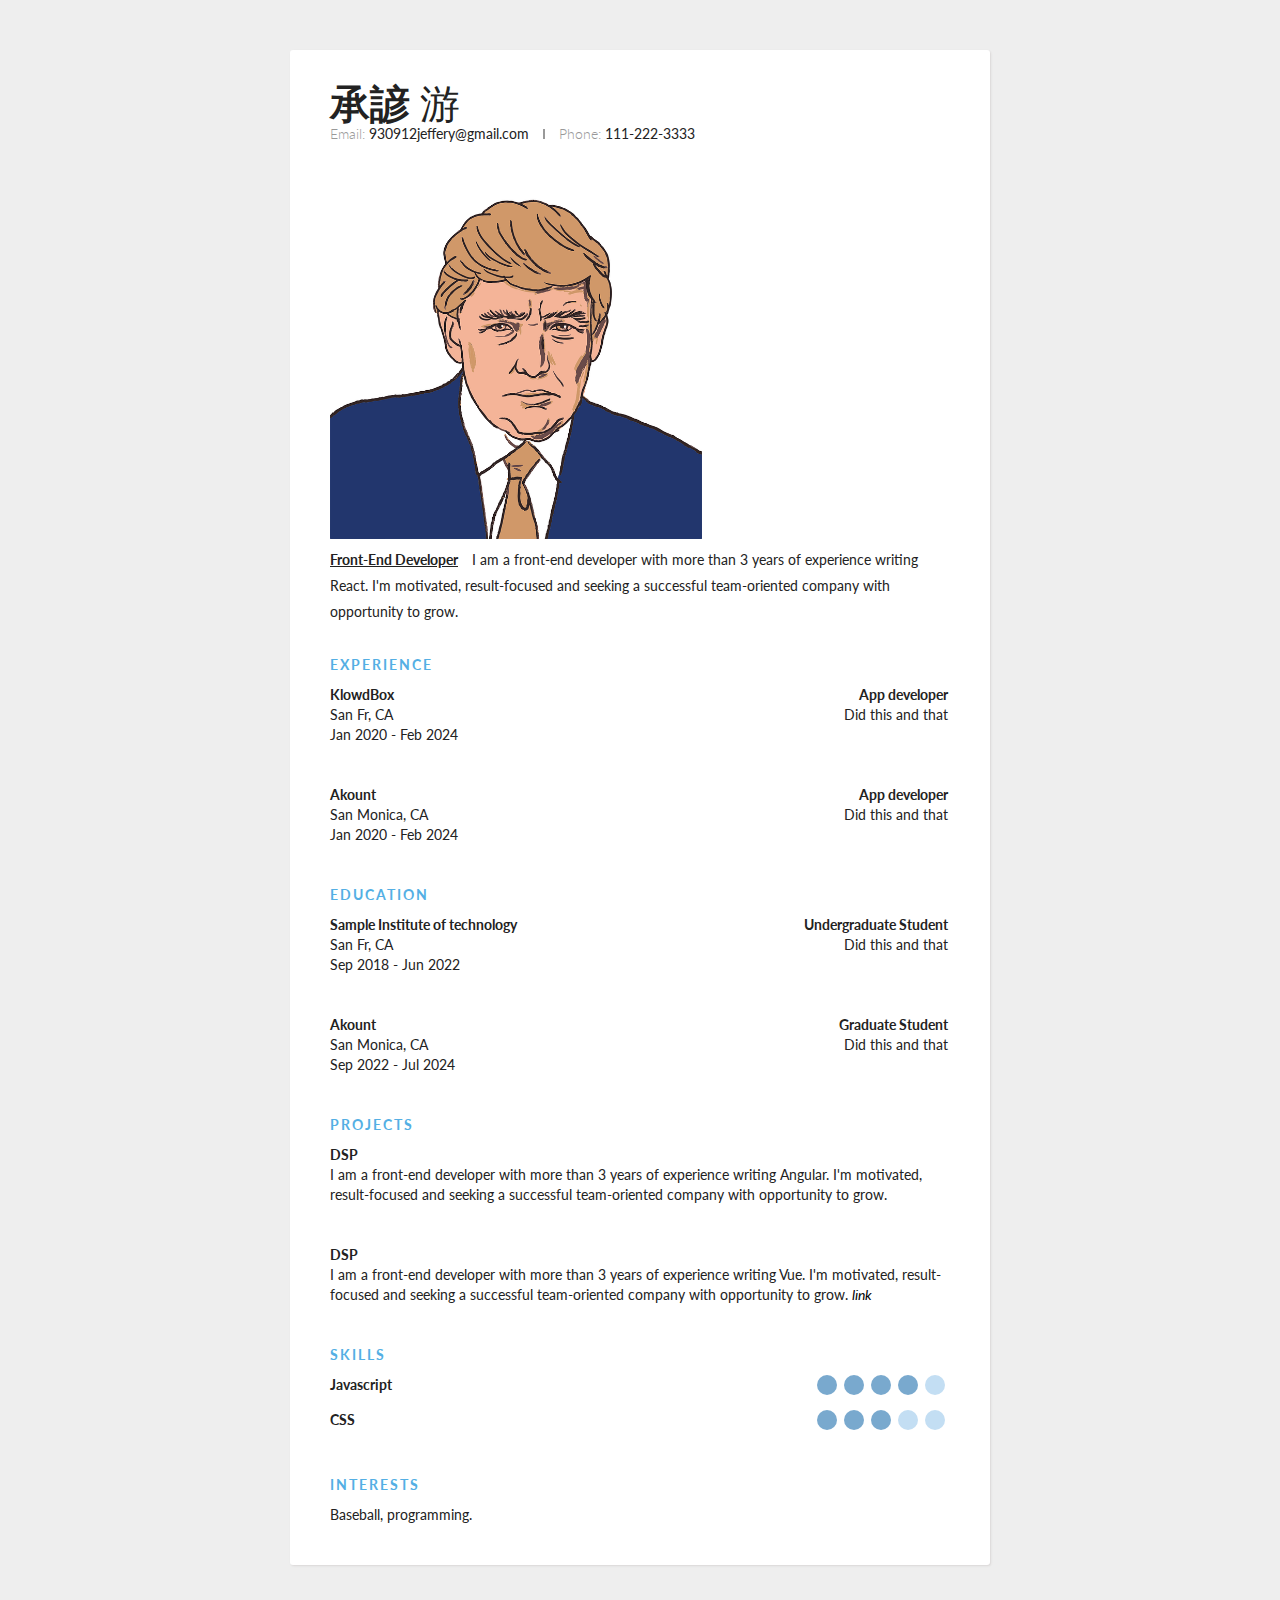
==== 01257012_resume.html @ 2c6e4569 "00" ====
<!DOCTYPE html>
<html>
<!-- 
    References: 
    https://codepen.io/knaman2609/pen/Zbyjvv
    https://pixabay.com/illustrations/donald-trump-america-president-5103361/ 
-->

<head>
    <meta charset="utf-8">
    <title>Resume</title>
    <style>
        * {
            margin: 0;
            padding: 0;
            box-sizing: border-box;
        }

        html {
            height: 100%;
        }

        body {
            min-height: 100%;
            background: #eee;
            font-family: 'Lato', sans-serif;
            font-weight: 400;
            color: #222;
            font-size: 14px;
            line-height: 26px;
            padding-bottom: 50px;
        }

        .container {
            max-width: 700px;
            background: #fff;
            margin: 0px auto 0px;
            box-shadow: 1px 1px 2px #DAD7D7;
            border-radius: 3px;
            padding: 40px;
            margin-top: 50px;
        }

        .header {
            margin-bottom: 30px;
        }

        .full-name {
            font-size: 40px;
            text-transform: uppercase;
            margin-bottom: 5px;
        }

        .first-name {
            font-weight: 700;
        }

        .last-name {
            font-weight: 300;
        }

        .contact-info {
            margin-bottom: 20px;
        }

        .email,
        .phone {
            color: #999;
            font-weight: 300;
        }

        .separator {
            height: 10px;
            display: inline-block;
            border-left: 2px solid #999;
            margin: 0px 10px;
        }

        .position {
            font-weight: bold;
            display: inline-block;
            margin-right: 10px;
            text-decoration: underline;
        }

        .details {
            line-height: 20px;
        }

        .section {
            margin-bottom: 40px;
        }

        .section:last-of-type {
            margin-bottom: 0px;
        }

        .section__title {
            letter-spacing: 2px;
            color: #54AFE4;
            font-weight: bold;
            margin-bottom: 10px;
            text-transform: uppercase;
        }

        .section__list-item {
            margin-bottom: 40px;
        }

        .section__list-item:last-of-type {
            margin-bottom: 0;
        }

        .left,
        .right {
            vertical-align: top;
            display: inline-block;
        }

        .left {
            width: 60%;
        }

        .right {
            text-align: right;
            width: 39%;
        }

        .name {
            font-weight: bold;
        }

        a {
            text-decoration: none;
            color: #000;
            font-style: italic;
        }

        a:hover {
            text-decoration: underline;
            color: #000;
        }

        .skills__item {
            margin-bottom: 10px;
        }

        input {
            display: none;
        }

        label {
            display: inline-block;
            width: 20px;
            height: 20px;
            background: #C3DEF3;
            border-radius: 20px;
            margin-right: 3px;
        }

        input:checked+label {
            background: #79A9CE;
        }
    </style>
</head>

<body>
    <link href='https://fonts.googleapis.com/css?family=Lato:400,300,700' rel='stylesheet' type='text/css'>

    <div class="container">
        <div class="header">
            <div class="full-name">
                <span class="first-name">承諺</span>
                <span class="last-name">游</span>
            </div>
            <div class="contact-info">
                <span class="email">Email: </span>
                <span class="email-val">930912jeffery@gmail.com</span>
                <span class="separator"></span>
                <span class="phone">Phone: </span>
                <span class="phone-val">111-222-3333</span>
            </div>

            <div>
                <img src="donald-5103361_960_720.png" width="60%">
            </div>

            <div class="about">
                <span class="position">Front-End Developer </span>
                <span class="desc">
                    I am a front-end developer with more than 3 years of experience writing React. I'm
                    motivated, result-focused and seeking a successful team-oriented company with opportunity to grow.
                </span>
            </div>
        </div>
        <div class="details">
            <div class="section">
                <div class="section__title">Experience</div>
                <div class="section__list">
                    <div class="section__list-item">
                        <div class="left">
                            <div class="name">KlowdBox</div>
                            <div class="addr">San Fr, CA</div>
                            <div class="duration">Jan 2020 - Feb 2024</div>
                        </div>
                        <div class="right">
                            <div class="name">App developer</div>
                            <div class="desc">Did this and that</div>
                        </div>
                    </div>
                    <div class="section__list-item">
                        <div class="left">
                            <div class="name">Akount</div>
                            <div class="addr">San Monica, CA</div>
                            <div class="duration">Jan 2020 - Feb 2024</div>
                        </div>
                        <div class="right">
                            <div class="name">App developer</div>
                            <div class="desc">Did this and that</div>
                        </div>
                    </div>

                </div>
            </div>
            <div class="section">
                <div class="section__title">Education</div>
                <div class="section__list">
                    <div class="section__list-item">
                        <div class="left">
                            <div class="name">Sample Institute of technology</div>
                            <div class="addr">San Fr, CA</div>
                            <div class="duration">Sep 2018 - Jun 2022</div>
                        </div>
                        <div class="right">
                            <div class="name">Undergraduate Student</div>
                            <div class="desc">Did this and that</div>
                        </div>
                    </div>
                    <div class="section__list-item">
                        <div class="left">
                            <div class="name">Akount</div>
                            <div class="addr">San Monica, CA</div>
                            <div class="duration">Sep 2022 - Jul 2024</div>
                        </div>
                        <div class="right">
                            <div class="name">Graduate Student</div>
                            <div class="desc">Did this and that</div>
                        </div>
                    </div>

                </div>

            </div>
            <div class="section">
                <div class="section__title">Projects</div>
                <div class="section__list">
                    <div class="section__list-item">
                        <div class="name">DSP</div>
                        <div class="text">I am a front-end developer with more than 3 years of experience writing Angular. I'm motivated, result-focused and seeking a successful team-oriented company
                            with opportunity to grow.</div>
                    </div>

                    <div class="section__list-item">
                        <div class="name">DSP</div>
                        <div class="text">I am a front-end developer with more than 3 years of experience writing Vue. I'm motivated, result-focused and seeking a successful team-oriented company
                            with opportunity to grow. <a href="/login">link</a>
                        </div>
                    </div>
                </div>
            </div>
            <div class="section">
                <div class="section__title">Skills</div>
                <div class="skills">
                    <div class="skills__item">
                        <div class="left">
                            <div class="name">
                                Javascript
                            </div>
                        </div>
                        <div class="right">
                            <input id="ck1" type="checkbox" checked />

                            <label for="ck1"></label>
                            <input id="ck2" type="checkbox" checked />

                            <label for="ck2"></label>
                            <input id="ck3" type="checkbox" checked />

                            <label for="ck3"></label>
                            <input id="ck4" type="checkbox" checked />
                            <label for="ck4"></label>
                            <input id="ck5" type="checkbox" />
                            <label for="ck5"></label>

                        </div>
                    </div>

                </div>
                <div class="skills__item">
                    <div class="left">
                        <div class="name">
                            CSS</div>
                    </div>
                    <div class="right">
                        <input id="ck1" type="checkbox" checked />

                        <label for="ck1"></label>
                        <input id="ck2" type="checkbox" checked />

                        <label for="ck2"></label>
                        <input id="ck3" type="checkbox" checked />

                        <label for="ck3"></label>
                        <input id="ck4" type="checkbox" />
                        <label for="ck4"></label>
                        <input id="ck5" type="checkbox" />
                        <label for="ck5"></label>

                    </div>
                </div>

            </div>
            <div class="section">
                <div class="section__title">
                    Interests
                </div>
                <div class="section__list">
                    <div class="section__list-item">
                        Baseball, programming.
                    </div>
                </div>
            </div>
        </div>
    </div>
    </div>
</body>

</html>
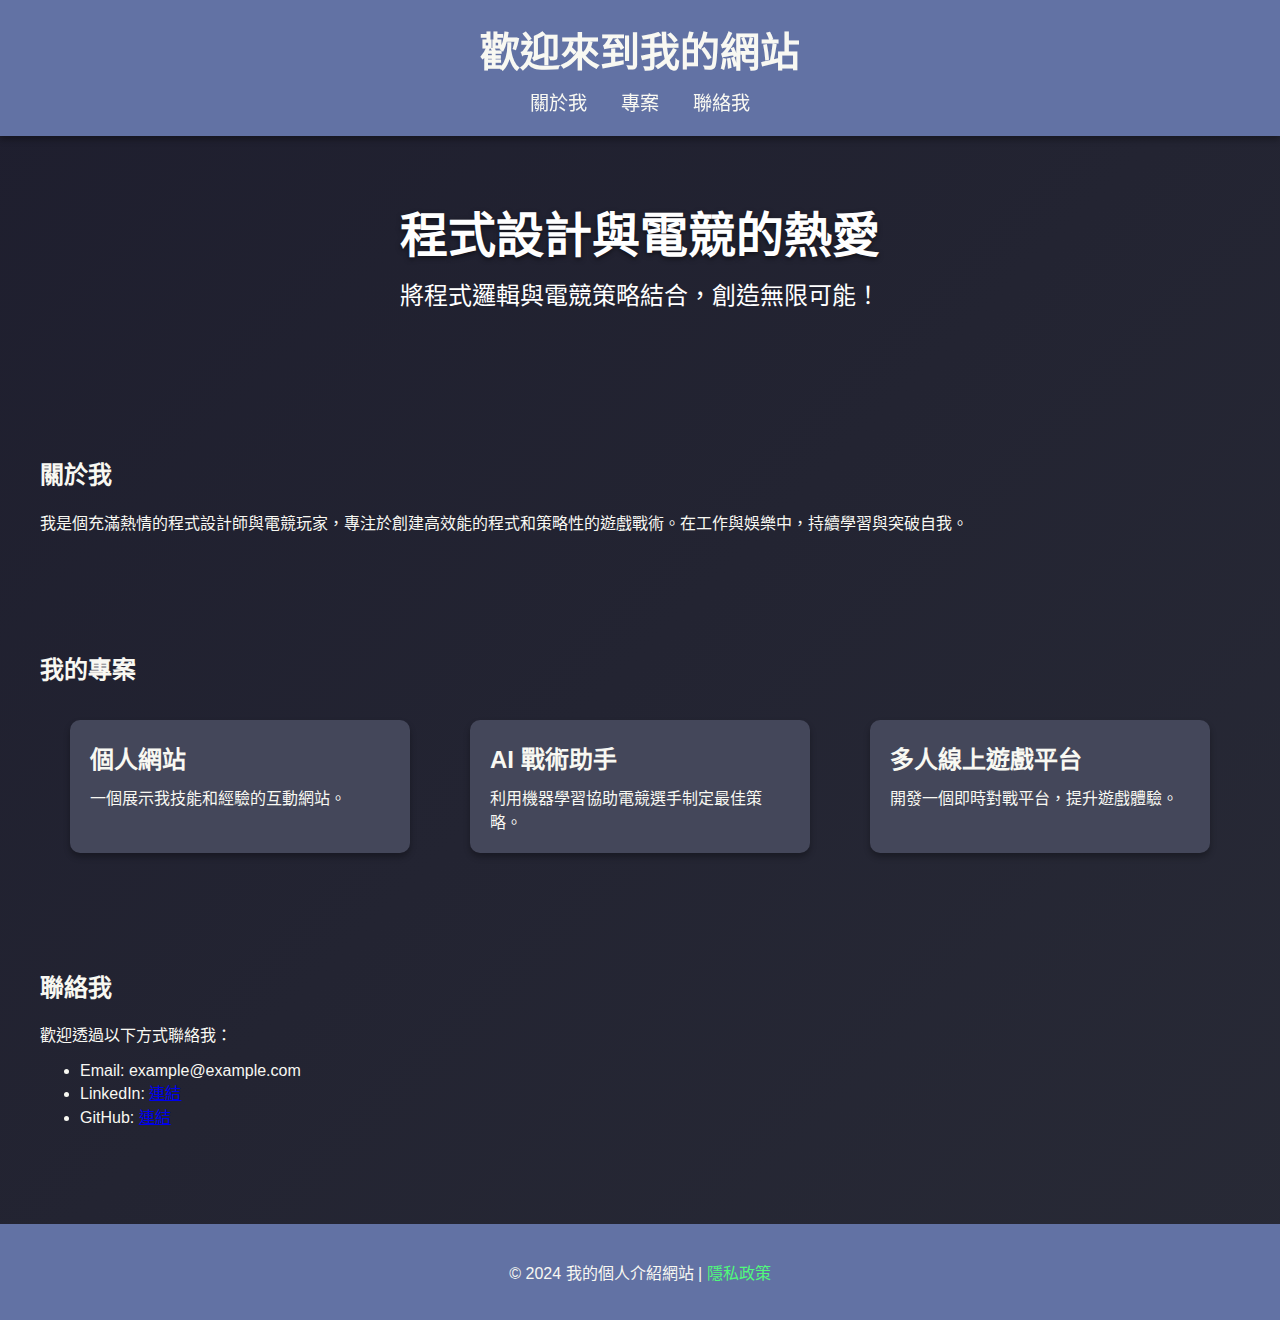
==== commit a48abc5b: "33" ====
--- a/01257012_resume.html
+++ b/01257012_resume.html
@@ -1,338 +1,162 @@
 <!DOCTYPE html>
-<html>
-<!-- 
-    References: 
-    https://codepen.io/knaman2609/pen/Zbyjvv
-    https://pixabay.com/illustrations/donald-trump-america-president-5103361/ 
--->
-
+<html lang="zh-TW">
 <head>
-    <meta charset="utf-8">
-    <title>Resume</title>
+    <meta charset="UTF-8">
+    <meta name="viewport" content="width=device-width, initial-scale=1.0">
+    <title>我的個人介紹</title>
     <style>
-        * {
+        body {
+            font-family: Arial, sans-serif;
             margin: 0;
             padding: 0;
-            box-sizing: border-box;
+            background: linear-gradient(135deg, #1e1e2e, #282a36);
+            color: #f8f8f2;
+            overflow-x: hidden;
         }
-
-        html {
-            height: 100%;
+        header {
+            background: #6272a4;
+            padding: 20px;
+            text-align: center;
+            position: sticky;
+            top: 0;
+            z-index: 10;
+            box-shadow: 0 4px 6px rgba(0, 0, 0, 0.3);
         }
-
-        body {
-            min-height: 100%;
-            background: #eee;
-            font-family: 'Lato', sans-serif;
-            font-weight: 400;
-            color: #222;
-            font-size: 14px;
-            line-height: 26px;
-            padding-bottom: 50px;
+        header h1 {
+            margin: 0;
+            font-size: 2.5em;
         }
-
-        .container {
-            max-width: 700px;
-            background: #fff;
-            margin: 0px auto 0px;
-            box-shadow: 1px 1px 2px #DAD7D7;
-            border-radius: 3px;
-            padding: 40px;
-            margin-top: 50px;
+        nav {
+            margin-top: 10px;
         }
-
-        .header {
-            margin-bottom: 30px;
+        nav a {
+            text-decoration: none;
+            color: #f8f8f2;
+            margin: 0 15px;
+            font-size: 1.2em;
+            transition: color 0.3s;
         }
-
-        .full-name {
-            font-size: 40px;
-            text-transform: uppercase;
-            margin-bottom: 5px;
+        nav a:hover {
+            color: #50fa7b;
         }
-
-        .first-name {
-            font-weight: 700;
+        section {
+            padding: 40px 20px;
+            max-width: 1200px;
+            margin: auto;
         }
-
-        .last-name {
-            font-weight: 300;
+        .hero {
+            text-align: center;
+            padding: 60px 20px;
+            background: url('https://via.placeholder.com/1200x400?text=程式設計+%26+電競') no-repeat center/cover;
+            color: #ffffff;
         }
-
-        .contact-info {
-            margin-bottom: 20px;
+        .hero h2 {
+            font-size: 3em;
+            margin: 0;
+            text-shadow: 0 2px 5px rgba(0, 0, 0, 0.5);
         }
-
-        .email,
-        .phone {
-            color: #999;
-            font-weight: 300;
+        .hero p {
+            font-size: 1.5em;
+            margin-top: 10px;
         }
-
-        .separator {
-            height: 10px;
-            display: inline-block;
-            border-left: 2px solid #999;
-            margin: 0px 10px;
+        .cards {
+            display: flex;
+            flex-wrap: wrap;
+            justify-content: space-around;
         }
-
-        .position {
-            font-weight: bold;
-            display: inline-block;
-            margin-right: 10px;
-            text-decoration: underline;
+        .card {
+            background: #44475a;
+            border-radius: 10px;
+            box-shadow: 0 4px 6px rgba(0, 0, 0, 0.3);
+            margin: 15px;
+            padding: 20px;
+            width: 300px;
+            transition: transform 0.3s;
         }
-
-        .details {
-            line-height: 20px;
+        .card:hover {
+            transform: translateY(-10px);
         }
-
-        .section {
-            margin-bottom: 40px;
+        .card h3 {
+            margin: 0;
+            font-size: 1.5em;
         }
-
-        .section:last-of-type {
-            margin-bottom: 0px;
+        .card p {
+            margin: 10px 0 0;
         }
-
-        .section__title {
-            letter-spacing: 2px;
-            color: #54AFE4;
-            font-weight: bold;
-            margin-bottom: 10px;
-            text-transform: uppercase;
+        footer {
+            text-align: center;
+            padding: 20px;
+            background: #6272a4;
+            color: #f8f8f2;
+            margin-top: 40px;
         }
-
-        .section__list-item {
-            margin-bottom: 40px;
-        }
-
-        .section__list-item:last-of-type {
-            margin-bottom: 0;
-        }
-
-        .left,
-        .right {
-            vertical-align: top;
-            display: inline-block;
-        }
-
-        .left {
-            width: 60%;
-        }
-
-        .right {
-            text-align: right;
-            width: 39%;
-        }
-
-        .name {
-            font-weight: bold;
-        }
-
-        a {
+        footer a {
+            color: #50fa7b;
             text-decoration: none;
-            color: #000;
-            font-style: italic;
-        }
-
-        a:hover {
-            text-decoration: underline;
-            color: #000;
-        }
-
-        .skills__item {
-            margin-bottom: 10px;
-        }
-
-        input {
-            display: none;
-        }
-
-        label {
-            display: inline-block;
-            width: 20px;
-            height: 20px;
-            background: #C3DEF3;
-            border-radius: 20px;
-            margin-right: 3px;
-        }
-
-        input:checked+label {
-            background: #79A9CE;
         }
     </style>
 </head>
+<body>
+    <header>
+        <h1>歡迎來到我的網站</h1>
+        <nav>
+            <a href="#about">關於我</a>
+            <a href="#projects">專案</a>
+            <a href="#contact">聯絡我</a>
+        </nav>
+    </header>
 
-<body>
-    <link href='https://fonts.googleapis.com/css?family=Lato:400,300,700' rel='stylesheet' type='text/css'>
+    <section class="hero">
+        <h2>程式設計與電競的熱愛</h2>
+        <p>將程式邏輯與電競策略結合，創造無限可能！</p>
+    </section>
 
-    <div class="container">
-        <div class="header">
-            <div class="full-name">
-                <span class="first-name">承諺</span>
-                <span class="last-name">游</span>
+    <section id="about">
+        <h2>關於我</h2>
+        <p>我是個充滿熱情的程式設計師與電競玩家，專注於創建高效能的程式和策略性的遊戲戰術。在工作與娛樂中，持續學習與突破自我。</p>
+    </section>
+
+    <section id="projects">
+        <h2>我的專案</h2>
+        <div class="cards">
+            <div class="card">
+                <h3>個人網站</h3>
+                <p>一個展示我技能和經驗的互動網站。</p>
             </div>
-            <div class="contact-info">
-                <span class="email">Email: </span>
-                <span class="email-val">930912jeffery@gmail.com</span>
-                <span class="separator"></span>
-                <span class="phone">Phone: </span>
-                <span class="phone-val">111-222-3333</span>
+            <div class="card">
+                <h3>AI 戰術助手</h3>
+                <p>利用機器學習協助電競選手制定最佳策略。</p>
             </div>
-
-            <div>
-                <img src="donald-5103361_960_720.png" width="60%">
-            </div>
-
-            <div class="about">
-                <span class="position">Front-End Developer </span>
-                <span class="desc">
-                    I am a front-end developer with more than 3 years of experience writing React. I'm
-                    motivated, result-focused and seeking a successful team-oriented company with opportunity to grow.
-                </span>
+            <div class="card">
+                <h3>多人線上遊戲平台</h3>
+                <p>開發一個即時對戰平台，提升遊戲體驗。</p>
             </div>
         </div>
-        <div class="details">
-            <div class="section">
-                <div class="section__title">Experience</div>
-                <div class="section__list">
-                    <div class="section__list-item">
-                        <div class="left">
-                            <div class="name">KlowdBox</div>
-                            <div class="addr">San Fr, CA</div>
-                            <div class="duration">Jan 2020 - Feb 2024</div>
-                        </div>
-                        <div class="right">
-                            <div class="name">App developer</div>
-                            <div class="desc">Did this and that</div>
-                        </div>
-                    </div>
-                    <div class="section__list-item">
-                        <div class="left">
-                            <div class="name">Akount</div>
-                            <div class="addr">San Monica, CA</div>
-                            <div class="duration">Jan 2020 - Feb 2024</div>
-                        </div>
-                        <div class="right">
-                            <div class="name">App developer</div>
-                            <div class="desc">Did this and that</div>
-                        </div>
-                    </div>
+    </section>
 
-                </div>
-            </div>
-            <div class="section">
-                <div class="section__title">Education</div>
-                <div class="section__list">
-                    <div class="section__list-item">
-                        <div class="left">
-                            <div class="name">Sample Institute of technology</div>
-                            <div class="addr">San Fr, CA</div>
-                            <div class="duration">Sep 2018 - Jun 2022</div>
-                        </div>
-                        <div class="right">
-                            <div class="name">Undergraduate Student</div>
-                            <div class="desc">Did this and that</div>
-                        </div>
-                    </div>
-                    <div class="section__list-item">
-                        <div class="left">
-                            <div class="name">Akount</div>
-                            <div class="addr">San Monica, CA</div>
-                            <div class="duration">Sep 2022 - Jul 2024</div>
-                        </div>
-                        <div class="right">
-                            <div class="name">Graduate Student</div>
-                            <div class="desc">Did this and that</div>
-                        </div>
-                    </div>
+    <section id="contact">
+        <h2>聯絡我</h2>
+        <p>歡迎透過以下方式聯絡我：</p>
+        <ul>
+            <li>Email: example@example.com</li>
+            <li>LinkedIn: <a href="#">連結</a></li>
+            <li>GitHub: <a href="#">連結</a></li>
+        </ul>
+    </section>
 
-                </div>
+    <footer>
+        <p>&copy; 2024 我的個人介紹網站 | <a href="#">隱私政策</a></p>
+    </footer>
 
-            </div>
-            <div class="section">
-                <div class="section__title">Projects</div>
-                <div class="section__list">
-                    <div class="section__list-item">
-                        <div class="name">DSP</div>
-                        <div class="text">I am a front-end developer with more than 3 years of experience writing Angular. I'm motivated, result-focused and seeking a successful team-oriented company
-                            with opportunity to grow.</div>
-                    </div>
-
-                    <div class="section__list-item">
-                        <div class="name">DSP</div>
-                        <div class="text">I am a front-end developer with more than 3 years of experience writing Vue. I'm motivated, result-focused and seeking a successful team-oriented company
-                            with opportunity to grow. <a href="/login">link</a>
-                        </div>
-                    </div>
-                </div>
-            </div>
-            <div class="section">
-                <div class="section__title">Skills</div>
-                <div class="skills">
-                    <div class="skills__item">
-                        <div class="left">
-                            <div class="name">
-                                Javascript
-                            </div>
-                        </div>
-                        <div class="right">
-                            <input id="ck1" type="checkbox" checked />
-
-                            <label for="ck1"></label>
-                            <input id="ck2" type="checkbox" checked />
-
-                            <label for="ck2"></label>
-                            <input id="ck3" type="checkbox" checked />
-
-                            <label for="ck3"></label>
-                            <input id="ck4" type="checkbox" checked />
-                            <label for="ck4"></label>
-                            <input id="ck5" type="checkbox" />
-                            <label for="ck5"></label>
-
-                        </div>
-                    </div>
-
-                </div>
-                <div class="skills__item">
-                    <div class="left">
-                        <div class="name">
-                            CSS</div>
-                    </div>
-                    <div class="right">
-                        <input id="ck1" type="checkbox" checked />
-
-                        <label for="ck1"></label>
-                        <input id="ck2" type="checkbox" checked />
-
-                        <label for="ck2"></label>
-                        <input id="ck3" type="checkbox" checked />
-
-                        <label for="ck3"></label>
-                        <input id="ck4" type="checkbox" />
-                        <label for="ck4"></label>
-                        <input id="ck5" type="checkbox" />
-                        <label for="ck5"></label>
-
-                    </div>
-                </div>
-
-            </div>
-            <div class="section">
-                <div class="section__title">
-                    Interests
-                </div>
-                <div class="section__list">
-                    <div class="section__list-item">
-                        Baseball, programming.
-                    </div>
-                </div>
-            </div>
-        </div>
-    </div>
-    </div>
+    <script>
+        document.querySelectorAll('nav a').forEach(anchor => {
+            anchor.addEventListener('click', function(e) {
+                e.preventDefault();
+                document.querySelector(this.getAttribute('href')).scrollIntoView({
+                    behavior: 'smooth'
+                });
+            });
+        });
+    </script>
 </body>
-
 </html>